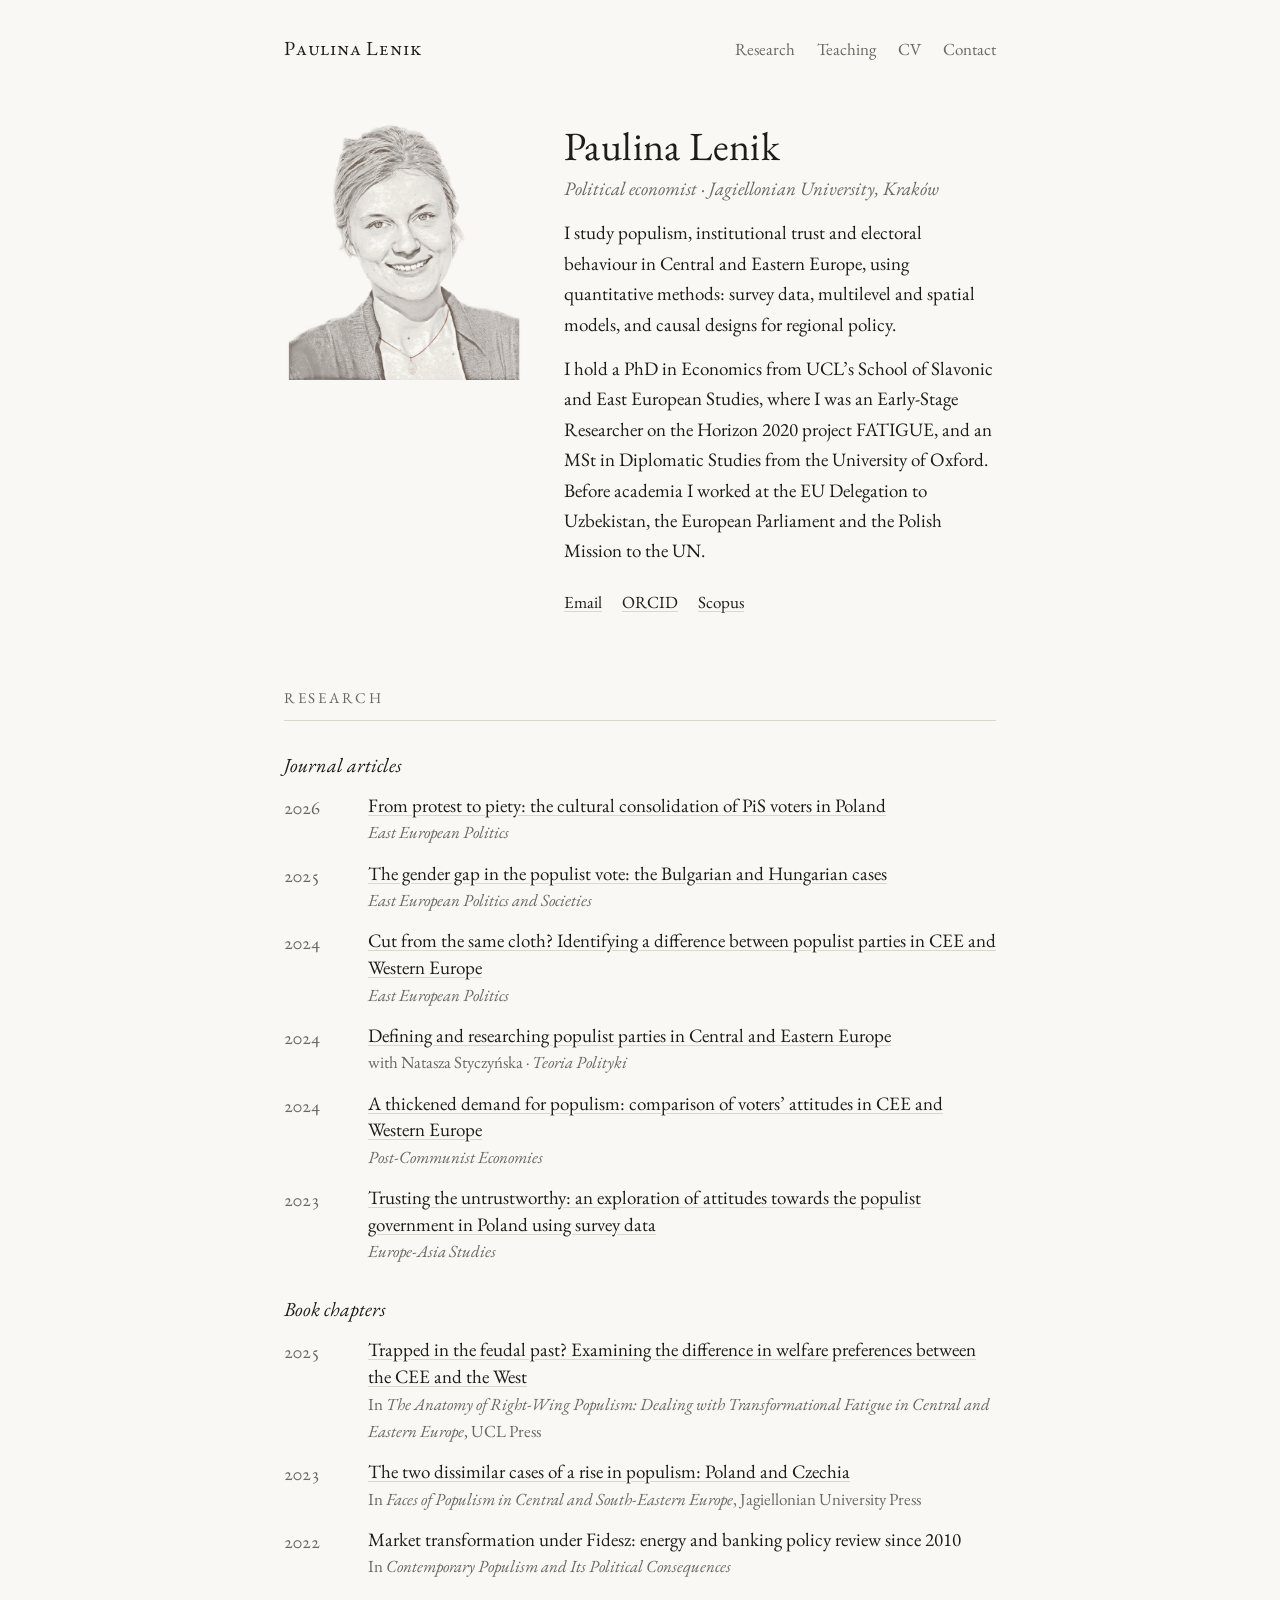
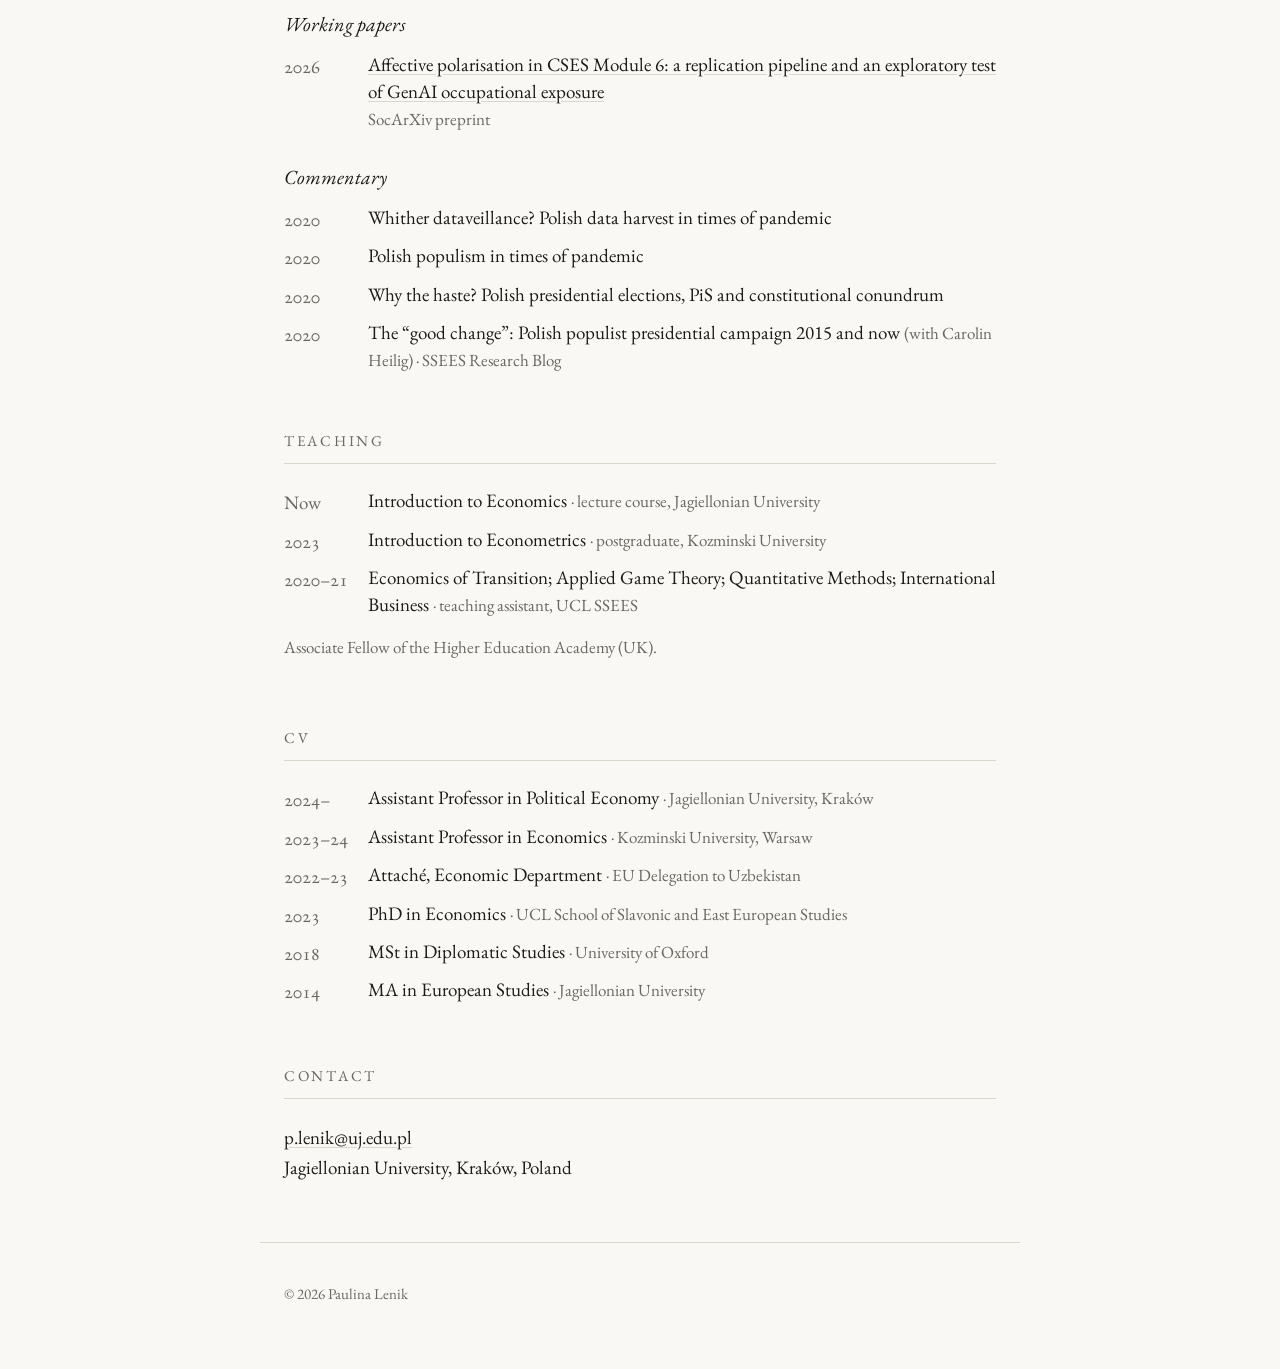
==== index.html @ 4b0a8810 "Add files via upload" ====
<!doctype html>
<html lang="en">
<head>
<meta charset="utf-8">
<meta name="viewport" content="width=device-width, initial-scale=1">
<title>Paulina Lenik · Political Economist</title>
<meta name="description" content="Paulina Lenik, political economist at the Jagiellonian University in Kraków. Quantitative research on populism, institutional trust and electoral behaviour in Central and Eastern Europe.">
<meta name="author" content="Paulina Lenik">
<link rel="canonical" href="https://paulinalenik.pl/">
<meta property="og:title" content="Paulina Lenik · Political Economist">
<meta property="og:description" content="Quantitative research on populism, institutional trust and electoral behaviour in Central and Eastern Europe.">
<meta property="og:image" content="https://paulinalenik.pl/images/portrait.jpg">
<meta property="og:url" content="https://paulinalenik.pl/">
<meta property="og:type" content="profile">
<link rel="preconnect" href="https://fonts.googleapis.com">
<link rel="preconnect" href="https://fonts.gstatic.com" crossorigin>
<link href="https://fonts.googleapis.com/css2?family=EB+Garamond:ital,wght@0,400;0,500;1,400&display=swap" rel="stylesheet">
<link rel="stylesheet" href="style.css">
<script type="application/ld+json">
{
  "@context": "https://schema.org",
  "@type": "Person",
  "name": "Paulina Lenik",
  "url": "https://paulinalenik.pl/",
  "image": "https://paulinalenik.pl/images/portrait.jpg",
  "email": "mailto:p.lenik@uj.edu.pl",
  "jobTitle": "Political Economist",
  "affiliation": {"@type": "CollegeOrUniversity", "name": "Jagiellonian University"},
  "alumniOf": ["University College London", "University of Oxford", "Jagiellonian University", "Cracow University of Economics"],
  "sameAs": [
    "https://orcid.org/0000-0002-7423-6345",
    "https://www.scopus.com/authid/detail.uri?authorId=58243899300"
  ]
}
</script>
</head>
<body>

<header class="site">
  <a class="name" href="#">Paulina Lenik</a>
  <nav>
    <a href="#research">Research</a>
    <a href="#teaching">Teaching</a>
    <a href="#cv">CV</a>
    <a href="#contact">Contact</a>
  </nav>
</header>

<main>

<!-- ============ ABOUT ============ -->
<section class="intro">
  <figure class="sketch portrait">
    <img src="images/portrait.jpg" alt="Portrait of Paulina Lenik" width="640" height="694">
  </figure>
  <div>
    <h1>Paulina Lenik</h1>
    <p class="role">Political economist · Jagiellonian University, Kraków</p>
    <p>I study populism, institutional trust and electoral behaviour in Central and Eastern Europe, using quantitative methods: survey data, multilevel and spatial models, and causal designs for regional policy.</p>
    <p>I hold a PhD in Economics from UCL’s School of Slavonic and East European Studies, where I was an Early-Stage Researcher on the Horizon 2020 project FATIGUE, and an MSt in Diplomatic Studies from the University of Oxford. Before academia I worked at the EU Delegation to Uzbekistan, the European Parliament and the Polish Mission to the UN.</p>
    <p class="links">
      <a href="mailto:p.lenik@uj.edu.pl">Email</a>
      <a href="https://orcid.org/0000-0002-7423-6345">ORCID</a>
      <a href="https://www.scopus.com/authid/detail.uri?authorId=58243899300">Scopus</a>
      <!-- Add when ready:
      <a href="https://scholar.google.com/citations?user=XXXX">Google Scholar</a>
      -->
    </p>
  </div>
</section>

<!-- ============ RESEARCH ============
     To add a paper: copy one <li>…</li> block and edit it. Newest first. -->
<section id="research">
  <h2>Research</h2>

  <h3>Journal articles</h3>
  <ol class="pubs">
    <li><span class="yr">2026</span>
      <span class="t"><a href="https://doi.org/10.1080/21599165.2026.2686990">From protest to piety: the cultural consolidation of PiS voters in Poland</a></span>
      <span class="v"><em>East European Politics</em></span></li>
    <li><span class="yr">2025</span>
      <span class="t"><a href="https://doi.org/10.1177/08883254251335941">The gender gap in the populist vote: the Bulgarian and Hungarian cases</a></span>
      <span class="v"><em>East European Politics and Societies</em></span></li>
    <li><span class="yr">2024</span>
      <span class="t"><a href="https://doi.org/10.1080/21599165.2024.2410005">Cut from the same cloth? Identifying a difference between populist parties in CEE and Western Europe</a></span>
      <span class="v"><em>East European Politics</em></span></li>
    <li><span class="yr">2024</span>
      <span class="t"><a href="https://doi.org/10.4467/25440845TP.24.008.20600">Defining and researching populist parties in Central and Eastern Europe</a></span>
      <span class="v">with Natasza Styczyńska · <em>Teoria Polityki</em></span></li>
    <li><span class="yr">2024</span>
      <span class="t"><a href="https://doi.org/10.1080/14631377.2023.2287767">A thickened demand for populism: comparison of voters’ attitudes in CEE and Western Europe</a></span>
      <span class="v"><em>Post-Communist Economies</em></span></li>
    <li><span class="yr">2023</span>
      <span class="t"><a href="https://doi.org/10.1080/09668136.2023.2192897">Trusting the untrustworthy: an exploration of attitudes towards the populist government in Poland using survey data</a></span>
      <span class="v"><em>Europe-Asia Studies</em></span></li>
  </ol>

  <h3>Book chapters</h3>
  <ol class="pubs">
    <li><span class="yr">2025</span>
      <span class="t"><a href="https://doi.org/10.14324/111.9781800086777">Trapped in the feudal past? Examining the difference in welfare preferences between the CEE and the West</a></span>
      <span class="v">In <em>The Anatomy of Right-Wing Populism: Dealing with Transformational Fatigue in Central and Eastern Europe</em>, UCL Press</span></li>
    <li><span class="yr">2023</span>
      <span class="t"><a href="https://doi.org/10.4467/K7466.155/22.23.17542">The two dissimilar cases of a rise in populism: Poland and Czechia</a></span>
      <span class="v">In <em>Faces of Populism in Central and South-Eastern Europe</em>, Jagiellonian University Press</span></li>
    <li><span class="yr">2022</span>
      <span class="t">Market transformation under Fidesz: energy and banking policy review since 2010</span>
      <span class="v">In <em>Contemporary Populism and Its Political Consequences</em></span></li>
  </ol>

  <h3>Working papers</h3>
  <ol class="pubs">
    <li><span class="yr">2026</span>
      <span class="t"><a href="https://doi.org/10.31235/osf.io/4jf2m_v1">Affective polarisation in CSES Module 6: a replication pipeline and an exploratory test of GenAI occupational exposure</a></span>
      <span class="v">SocArXiv preprint</span></li>
  </ol>

  <h3>Commentary</h3>
  <ol class="pubs compact">
    <li><span class="yr">2020</span><span class="t">Whither dataveillance? Polish data harvest in times of pandemic</span></li>
    <li><span class="yr">2020</span><span class="t">Polish populism in times of pandemic</span></li>
    <li><span class="yr">2020</span><span class="t">Why the haste? Polish presidential elections, PiS and constitutional conundrum</span></li>
    <li><span class="yr">2020</span><span class="t">The “good change”: Polish populist presidential campaign 2015 and now <span class="v">(with Carolin Heilig) · SSEES Research Blog</span></span></li>
  </ol>
</section>


<!-- ============ TEACHING ============ -->
<section id="teaching">
  <h2>Teaching</h2>
  <ol class="pubs compact">
    <li><span class="yr">Now</span><span class="t">Introduction to Economics <span class="v">· lecture course, Jagiellonian University</span></span></li>
    <li><span class="yr">2023</span><span class="t">Introduction to Econometrics <span class="v">· postgraduate, Kozminski University</span></span></li>
    <li><span class="yr">2020–21</span><span class="t">Economics of Transition; Applied Game Theory; Quantitative Methods; International Business <span class="v">· teaching assistant, UCL SSEES</span></span></li>
  </ol>
  <p class="note">Associate Fellow of the Higher Education Academy (UK).</p>
</section>

<!-- ============ CV ============ -->
<section id="cv">
  <h2>CV</h2>
  <ol class="pubs compact">
    <li><span class="yr">2024–</span><span class="t">Assistant Professor in Political Economy <span class="v">· Jagiellonian University, Kraków</span></span></li>
    <li><span class="yr">2023–24</span><span class="t">Assistant Professor in Economics <span class="v">· Kozminski University, Warsaw</span></span></li>
    <li><span class="yr">2022–23</span><span class="t">Attaché, Economic Department <span class="v">· EU Delegation to Uzbekistan</span></span></li>
    <li><span class="yr">2023</span><span class="t">PhD in Economics <span class="v">· UCL School of Slavonic and East European Studies</span></span></li>
    <li><span class="yr">2018</span><span class="t">MSt in Diplomatic Studies <span class="v">· University of Oxford</span></span></li>
    <li><span class="yr">2014</span><span class="t">MA in European Studies <span class="v">· Jagiellonian University</span></span></li>
  </ol>
  <!-- Upload a public CV (without referee contacts) as cv.pdf, then uncomment:
  <p class="note"><a href="cv.pdf">Full CV (PDF)</a></p>
  -->
</section>

<!-- ============ CONTACT ============ -->
<section id="contact">
  <h2>Contact</h2>
  <p><a href="mailto:p.lenik@uj.edu.pl">p.lenik@uj.edu.pl</a><br>
  Jagiellonian University, Kraków, Poland</p>
</section>

</main>

<footer>
  <p>© 2026 Paulina Lenik</p>
</footer>

</body>
</html>
---- style.css ----
:root {
  --paper: #faf8f4;
  --ink: #1d1c1a;
  --soft: #6b6862;
  --rule: #dcd7cd;
  --link: #1d1c1a;
}

* { box-sizing: border-box; }

html { scroll-behavior: smooth; }

body {
  margin: 0;
  background: var(--paper);
  color: var(--ink);
  font: 19px/1.6 "EB Garamond", Georgia, serif;
  -webkit-font-smoothing: antialiased;
}

a { color: var(--link); text-decoration: underline; text-decoration-color: var(--rule); text-underline-offset: 3px; transition: text-decoration-color .2s; }
a:hover { text-decoration-color: var(--ink); }

header.site, main, footer { max-width: 760px; margin: 0 auto; padding: 0 24px; }

header.site {
  display: flex; justify-content: space-between; align-items: baseline; flex-wrap: wrap; gap: 8px 24px;
  padding-top: 32px; padding-bottom: 32px;
}
header.site .name { text-decoration: none; letter-spacing: .04em; font-variant: small-caps; font-size: 20px; }
header.site nav { display: flex; gap: 22px; font-size: 17px; }
header.site nav a { text-decoration: none; color: var(--soft); }
header.site nav a:hover { color: var(--ink); }

.intro { display: grid; grid-template-columns: 240px 1fr; gap: 40px; align-items: start; padding: 24px 0 48px; }
h1 { font-weight: 400; font-size: 40px; line-height: 1.1; margin: 4px 0 6px; letter-spacing: .01em; }
.role { color: var(--soft); font-style: italic; margin: 0 0 20px; }
.intro p { margin: 0 0 14px; }
.links { display: flex; flex-wrap: wrap; gap: 6px 20px; margin-top: 22px !important; font-size: 17px; }

.sketch { margin: 0; }
.sketch img { display: block; width: 100%; height: auto; mix-blend-mode: multiply; }
.sketch.wide { max-width: 420px; margin: 8px auto 56px; opacity: .92; }

section { padding: 8px 0 40px; }
h2 {
  font-weight: 400; font-size: 15px; letter-spacing: .18em; text-transform: uppercase; color: var(--soft);
  margin: 0 0 24px; padding-bottom: 10px; border-bottom: 1px solid var(--rule);
}
h3 { font-weight: 400; font-style: italic; font-size: 20px; margin: 28px 0 12px; }

.pubs { list-style: none; margin: 0; padding: 0; }
.pubs li { display: grid; grid-template-columns: 72px 1fr; column-gap: 12px; margin-bottom: 14px; }
.pubs .yr { color: var(--soft); font-variant-numeric: oldstyle-nums; grid-row: span 2; }
.pubs .t { line-height: 1.4; }
.pubs .v { color: var(--soft); font-size: 17px; }
.pubs.compact li { margin-bottom: 8px; }
.note { color: var(--soft); font-size: 17px; margin-top: 16px; }

footer { padding-top: 24px; padding-bottom: 48px; color: var(--soft); font-size: 15px; border-top: 1px solid var(--rule); }

@media (max-width: 640px) {
  body { font-size: 18px; }
  .intro { grid-template-columns: 1fr; gap: 20px; }
  .sketch.portrait { max-width: 220px; }
  h1 { font-size: 34px; }
  .pubs li { grid-template-columns: 56px 1fr; }
}
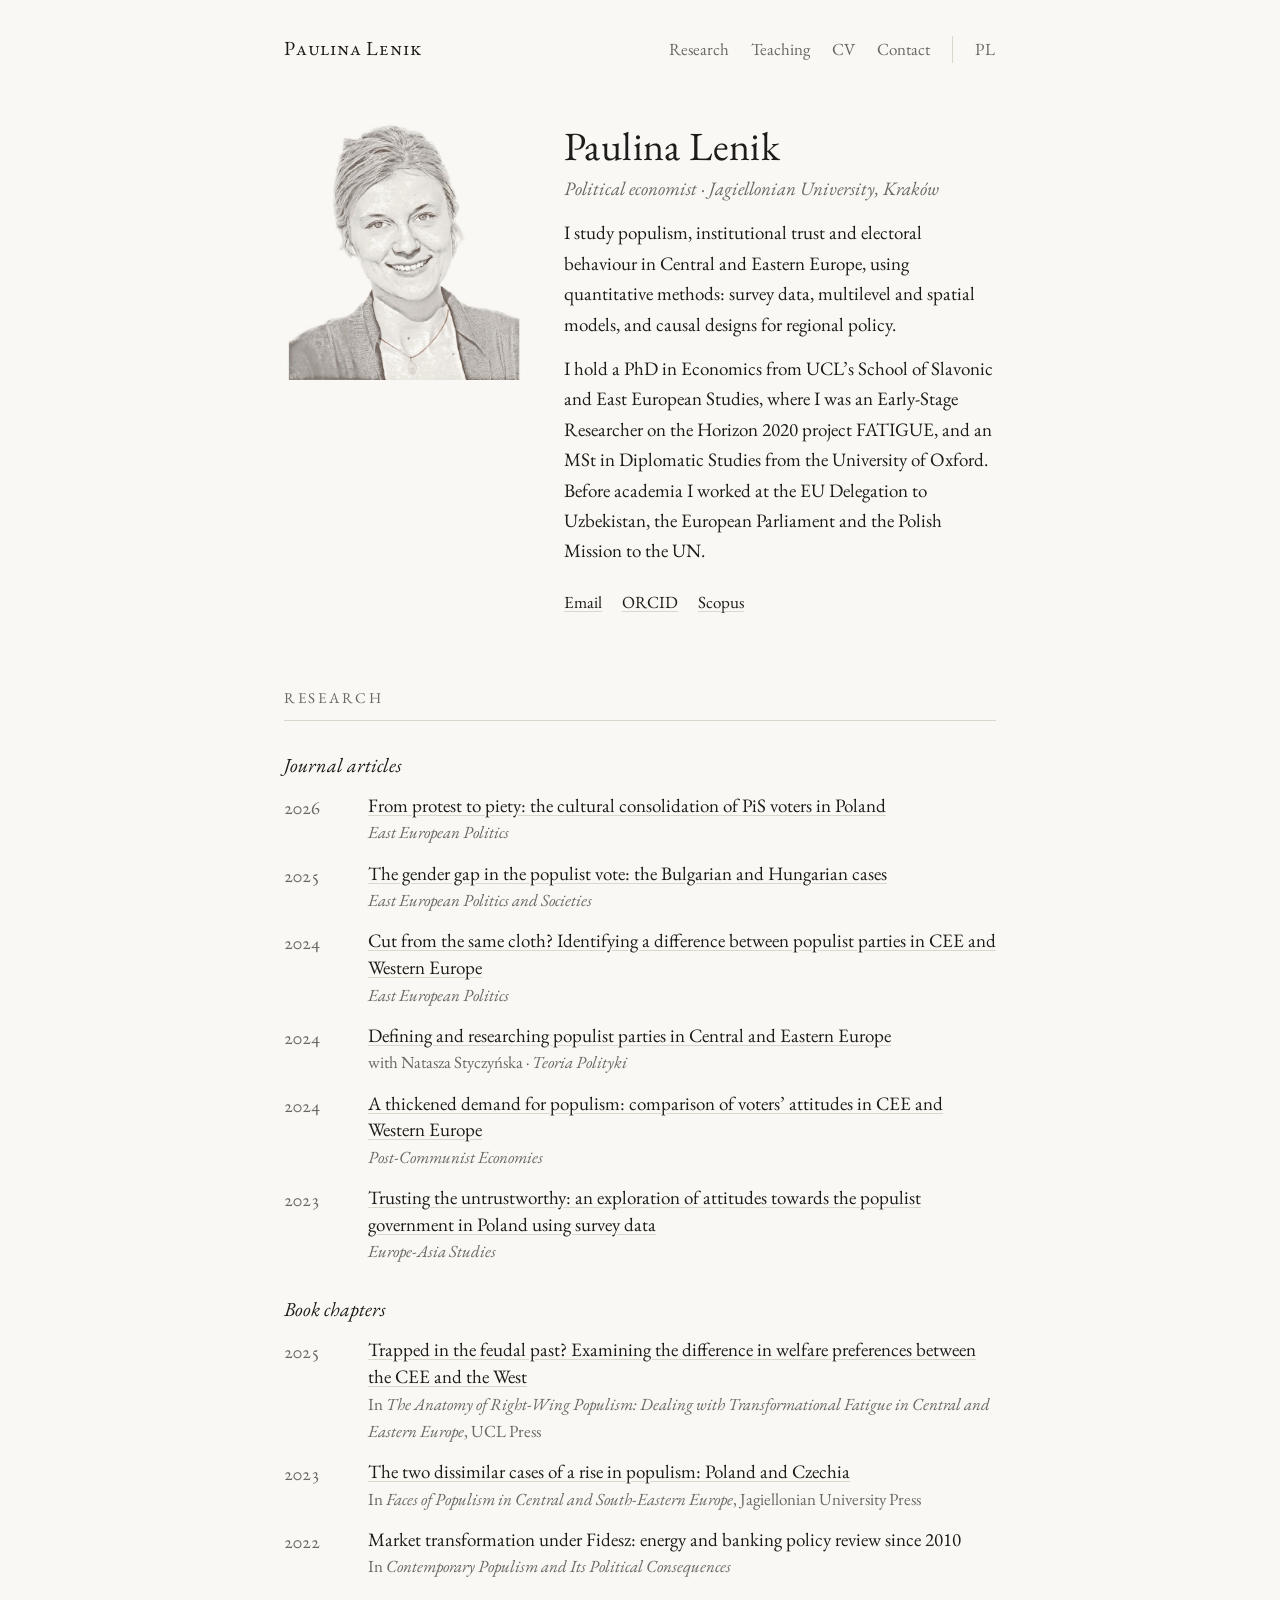
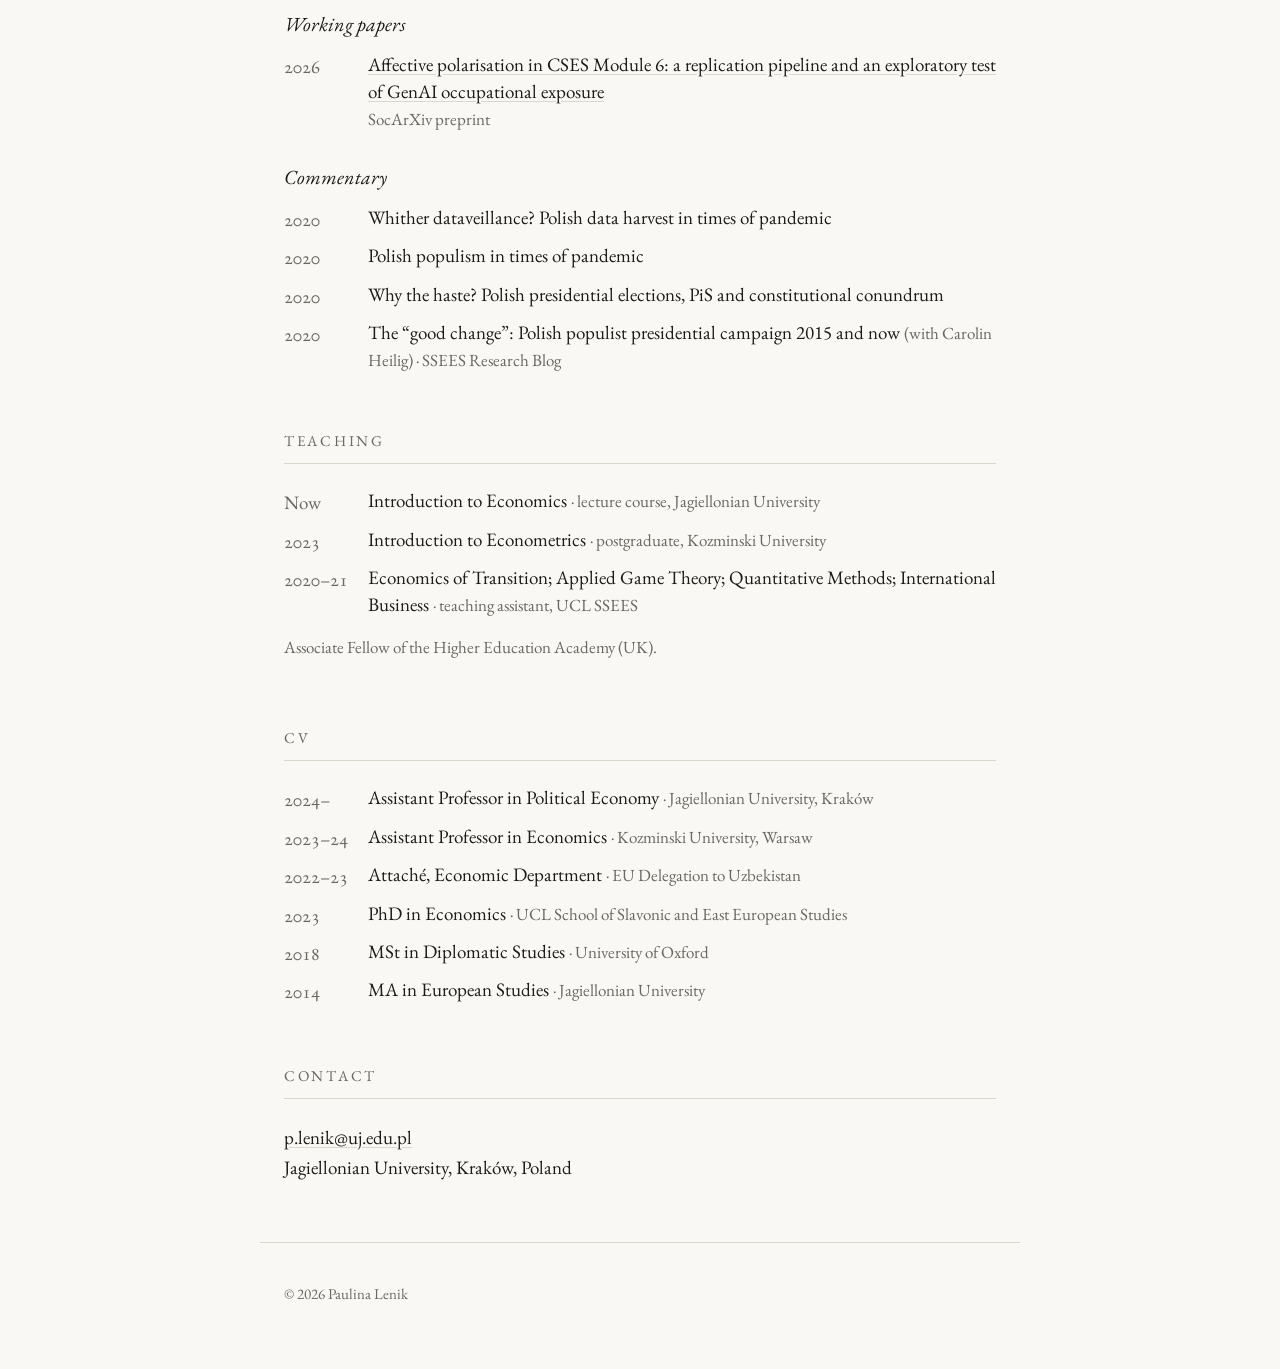
==== commit 150d961e: "Add files via upload" ====
--- a/index.html
+++ b/index.html
@@ -7,6 +7,8 @@
 <meta name="description" content="Paulina Lenik, political economist at the Jagiellonian University in Kraków. Quantitative research on populism, institutional trust and electoral behaviour in Central and Eastern Europe.">
 <meta name="author" content="Paulina Lenik">
 <link rel="canonical" href="https://paulinalenik.pl/">
+<link rel="alternate" hreflang="en" href="https://paulinalenik.pl/">
+<link rel="alternate" hreflang="pl" href="https://paulinalenik.pl/pl/">
 <meta property="og:title" content="Paulina Lenik · Political Economist">
 <meta property="og:description" content="Quantitative research on populism, institutional trust and electoral behaviour in Central and Eastern Europe.">
 <meta property="og:image" content="https://paulinalenik.pl/images/portrait.jpg">
@@ -43,6 +45,7 @@
     <a href="#teaching">Teaching</a>
     <a href="#cv">CV</a>
     <a href="#contact">Contact</a>
+    <a class="lang" href="pl/" hreflang="pl" lang="pl">PL</a>
   </nav>
 </header>
 
--- a/style.css
+++ b/style.css
@@ -31,6 +31,7 @@
 header.site nav { display: flex; gap: 22px; font-size: 17px; }
 header.site nav a { text-decoration: none; color: var(--soft); }
 header.site nav a:hover { color: var(--ink); }
+header.site nav a.lang { border-left: 1px solid var(--rule); padding-left: 22px; letter-spacing: .06em; }
 
 .intro { display: grid; grid-template-columns: 240px 1fr; gap: 40px; align-items: start; padding: 24px 0 48px; }
 h1 { font-weight: 400; font-size: 40px; line-height: 1.1; margin: 4px 0 6px; letter-spacing: .01em; }
@@ -55,6 +56,8 @@
 .pubs .t { line-height: 1.4; }
 .pubs .v { color: var(--soft); font-size: 17px; }
 .pubs.compact li { margin-bottom: 8px; }
+.topics { margin: 0 0 8px; padding-left: 1.1em; }
+.topics li { margin-bottom: 6px; }
 .note { color: var(--soft); font-size: 17px; margin-top: 16px; }
 
 footer { padding-top: 24px; padding-bottom: 48px; color: var(--soft); font-size: 15px; border-top: 1px solid var(--rule); }
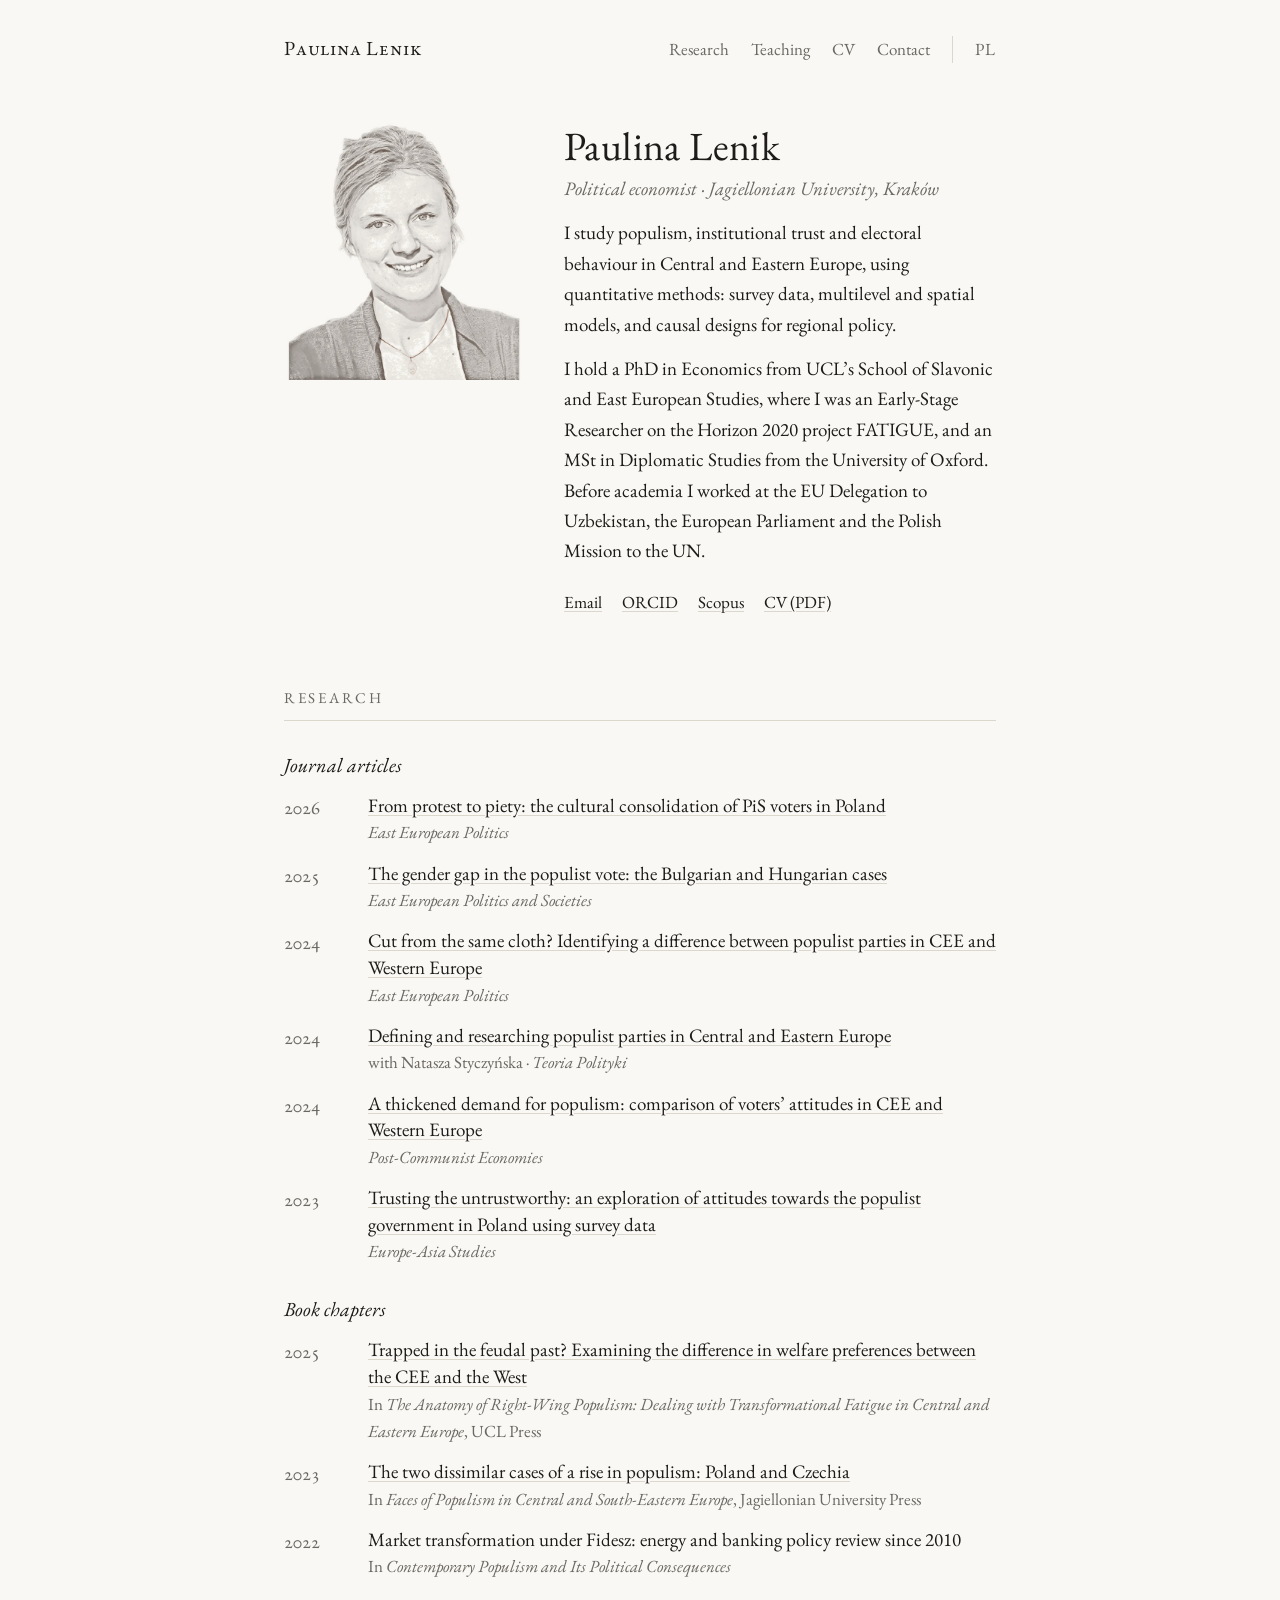
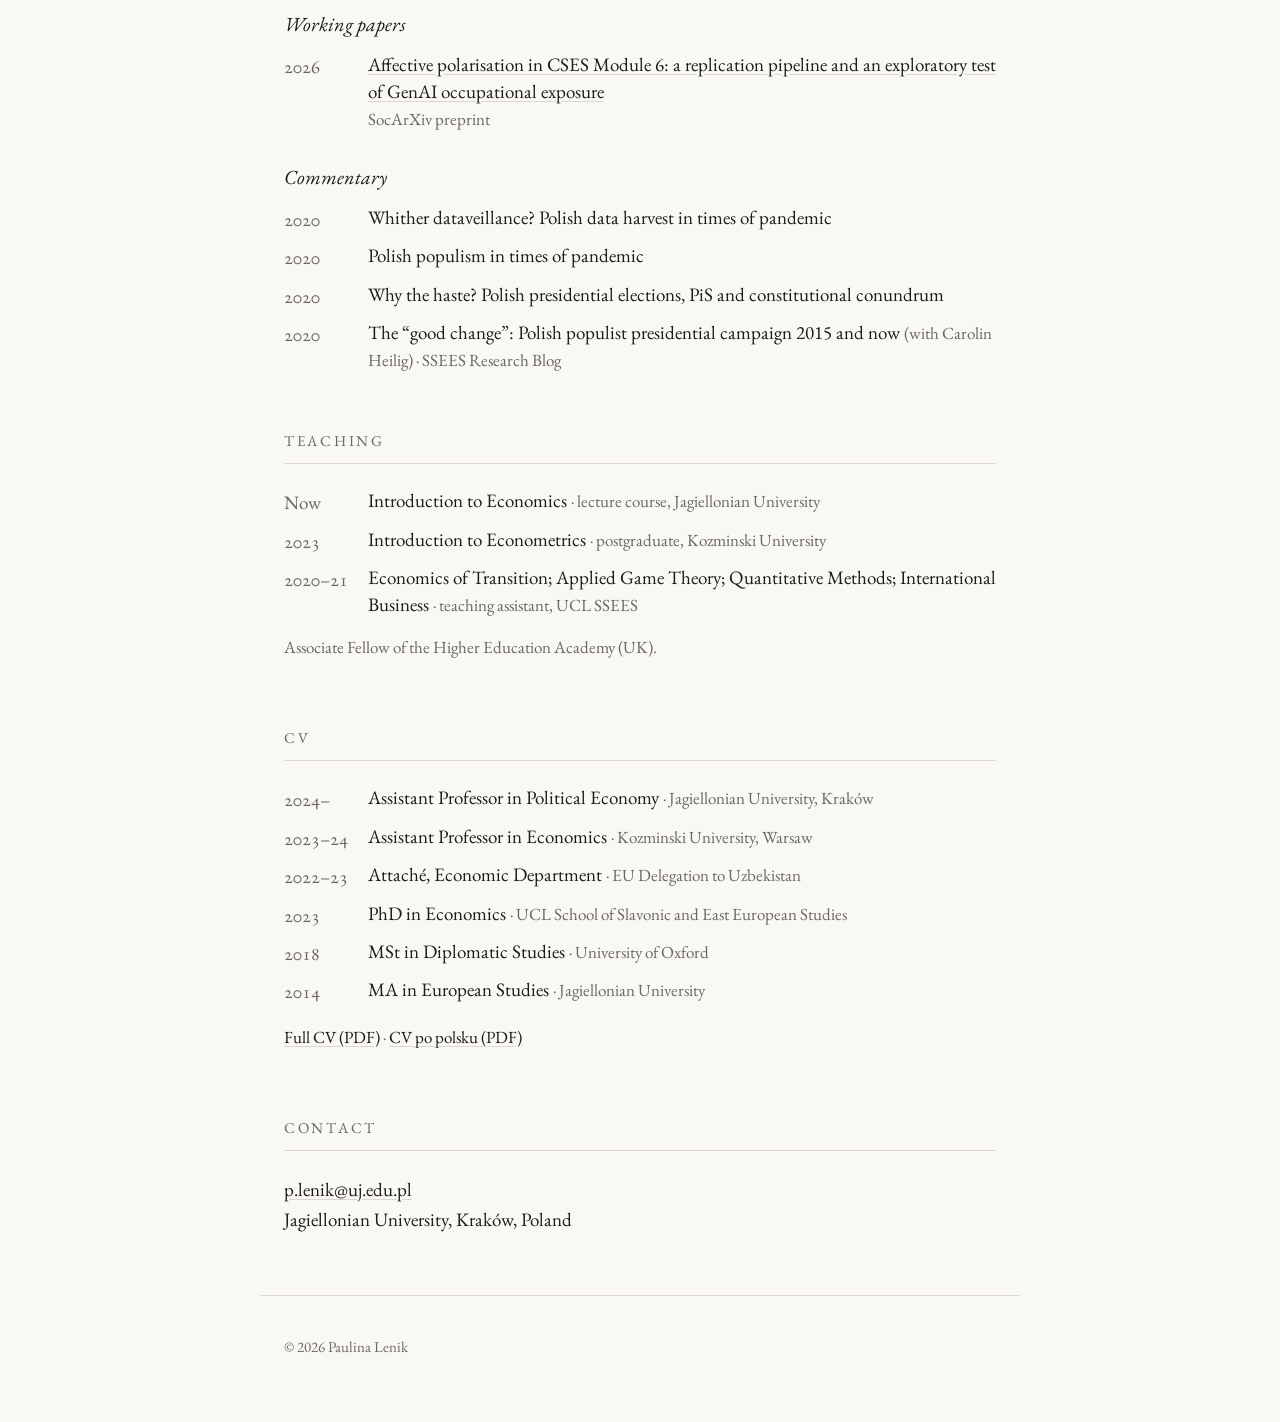
==== commit 4b30d7c3: "Add files via upload" ====
--- a/index.html
+++ b/index.html
@@ -14,6 +14,11 @@
 <meta property="og:image" content="https://paulinalenik.pl/images/portrait.jpg">
 <meta property="og:url" content="https://paulinalenik.pl/">
 <meta property="og:type" content="profile">
+<link rel="icon" href="favicon.ico" sizes="any">
+<link rel="icon" type="image/png" sizes="32x32" href="favicon-32.png">
+<link rel="icon" type="image/png" sizes="512x512" href="https://paulinalenik.pl/icon-512.png">
+<link rel="apple-touch-icon" href="apple-touch-icon.png">
+<meta name="theme-color" content="#faf8f4">
 <link rel="preconnect" href="https://fonts.googleapis.com">
 <link rel="preconnect" href="https://fonts.gstatic.com" crossorigin>
 <link href="https://fonts.googleapis.com/css2?family=EB+Garamond:ital,wght@0,400;0,500;1,400&display=swap" rel="stylesheet">
@@ -65,6 +70,7 @@
       <a href="mailto:p.lenik@uj.edu.pl">Email</a>
       <a href="https://orcid.org/0000-0002-7423-6345">ORCID</a>
       <a href="https://www.scopus.com/authid/detail.uri?authorId=58243899300">Scopus</a>
+      <a href="cv.pdf">CV (PDF)</a>
       <!-- Add when ready:
       <a href="https://scholar.google.com/citations?user=XXXX">Google Scholar</a>
       -->
@@ -151,9 +157,7 @@
     <li><span class="yr">2018</span><span class="t">MSt in Diplomatic Studies <span class="v">· University of Oxford</span></span></li>
     <li><span class="yr">2014</span><span class="t">MA in European Studies <span class="v">· Jagiellonian University</span></span></li>
   </ol>
-  <!-- Upload a public CV (without referee contacts) as cv.pdf, then uncomment:
-  <p class="note"><a href="cv.pdf">Full CV (PDF)</a></p>
-  -->
+  <p class="note"><a href="cv.pdf">Full CV (PDF)</a> · <a href="cv-pl.pdf" hreflang="pl">CV po polsku (PDF)</a></p>
 </section>
 
 <!-- ============ CONTACT ============ -->
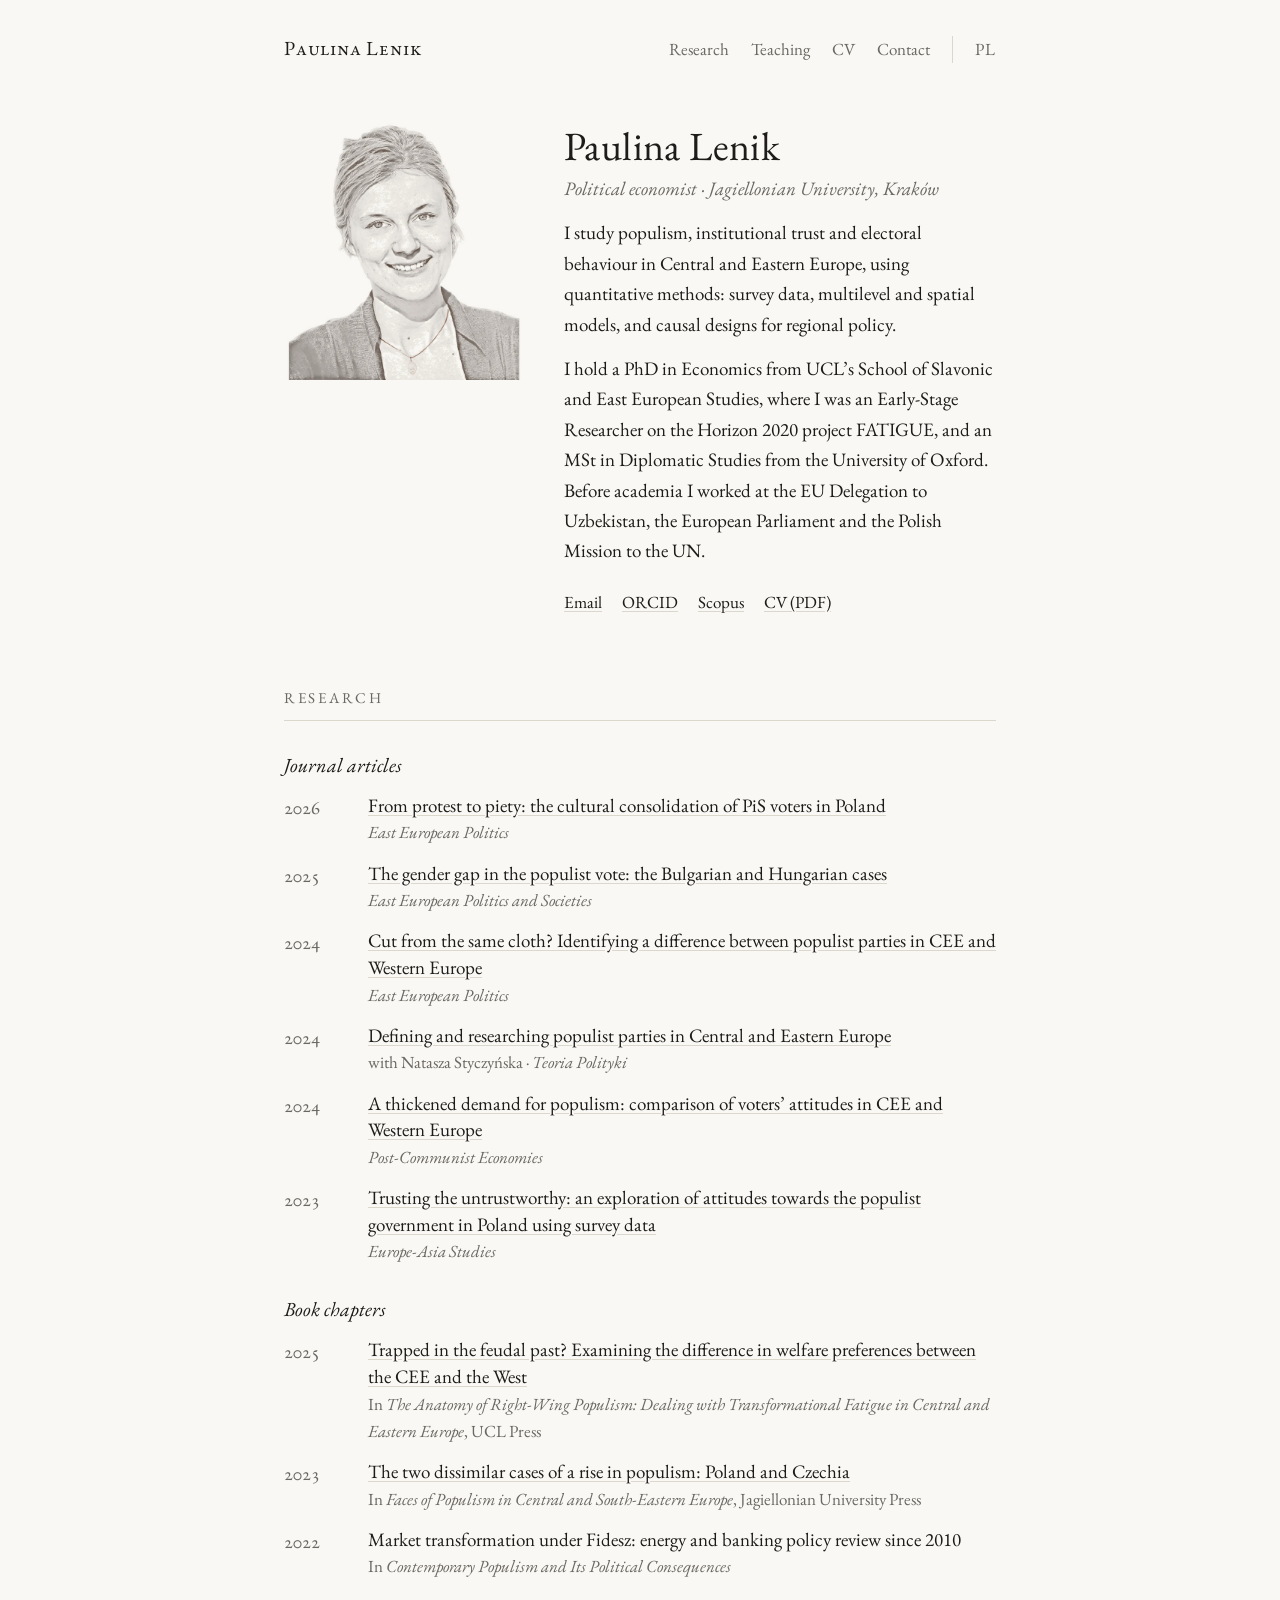
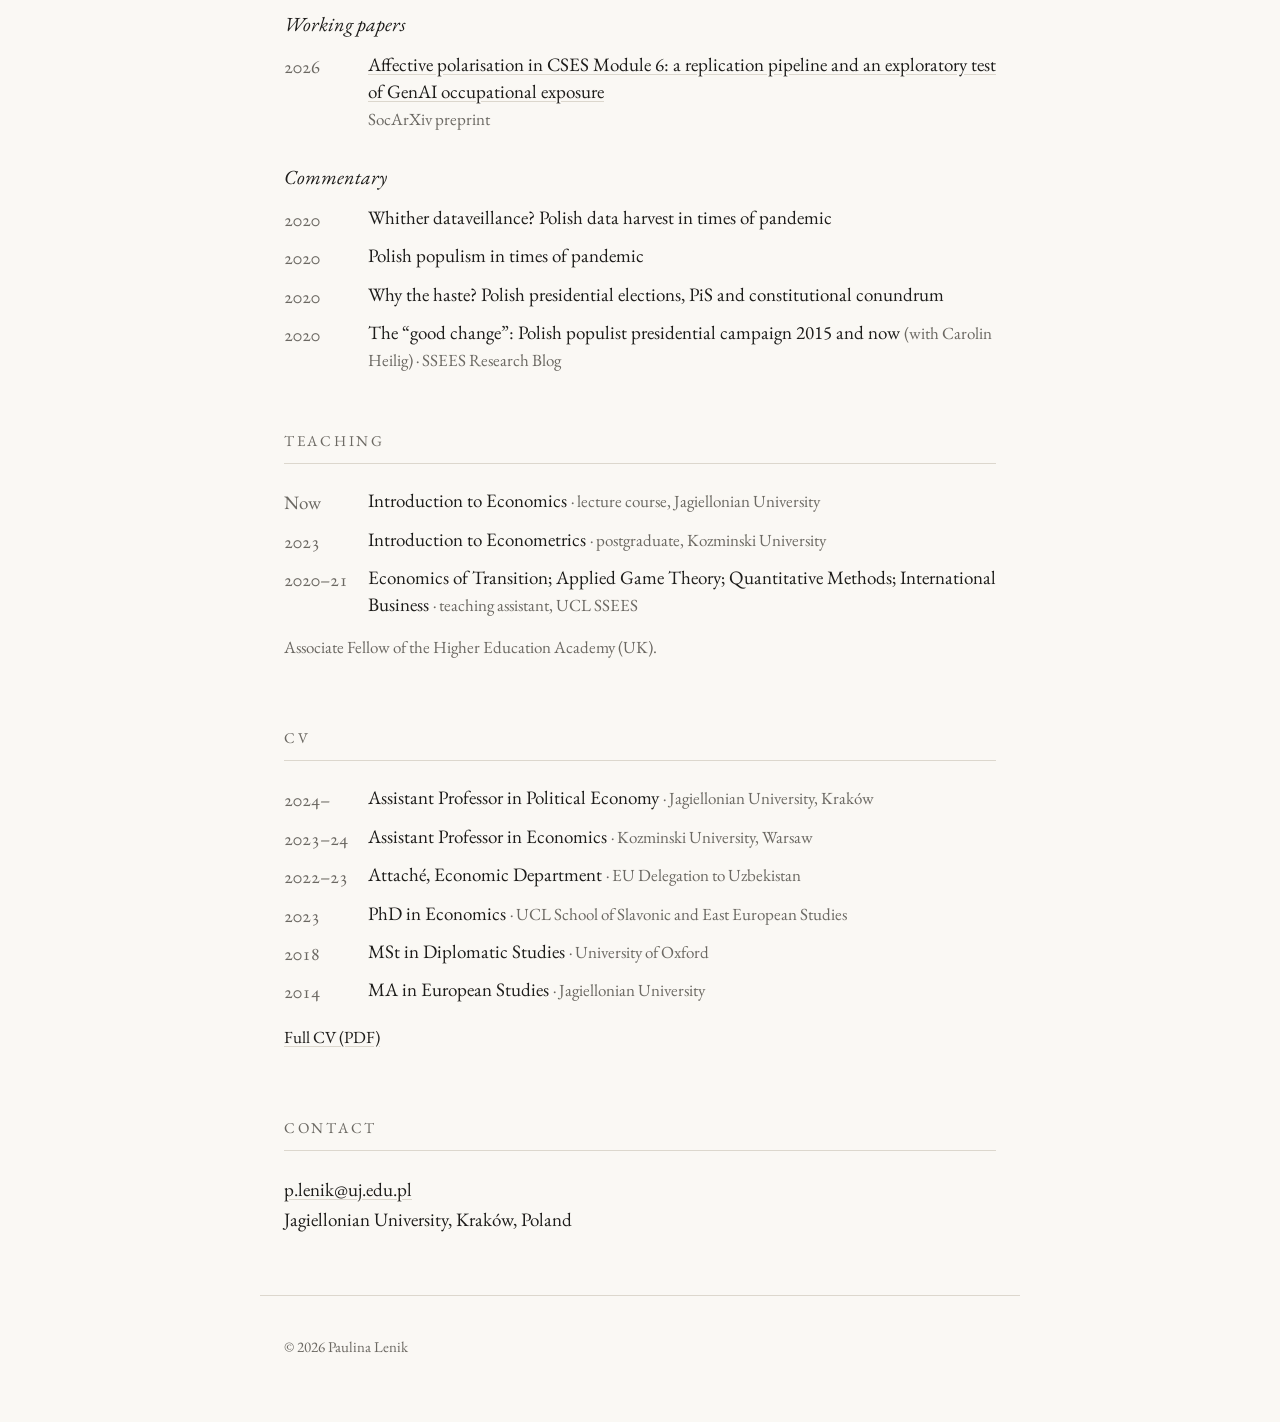
==== commit c8bc66ca: "Add files via upload" ====
--- a/index.html
+++ b/index.html
@@ -157,7 +157,7 @@
     <li><span class="yr">2018</span><span class="t">MSt in Diplomatic Studies <span class="v">· University of Oxford</span></span></li>
     <li><span class="yr">2014</span><span class="t">MA in European Studies <span class="v">· Jagiellonian University</span></span></li>
   </ol>
-  <p class="note"><a href="cv.pdf">Full CV (PDF)</a> · <a href="cv-pl.pdf" hreflang="pl">CV po polsku (PDF)</a></p>
+  <p class="note"><a href="cv.pdf">Full CV (PDF)</a></p>
 </section>
 
 <!-- ============ CONTACT ============ -->
